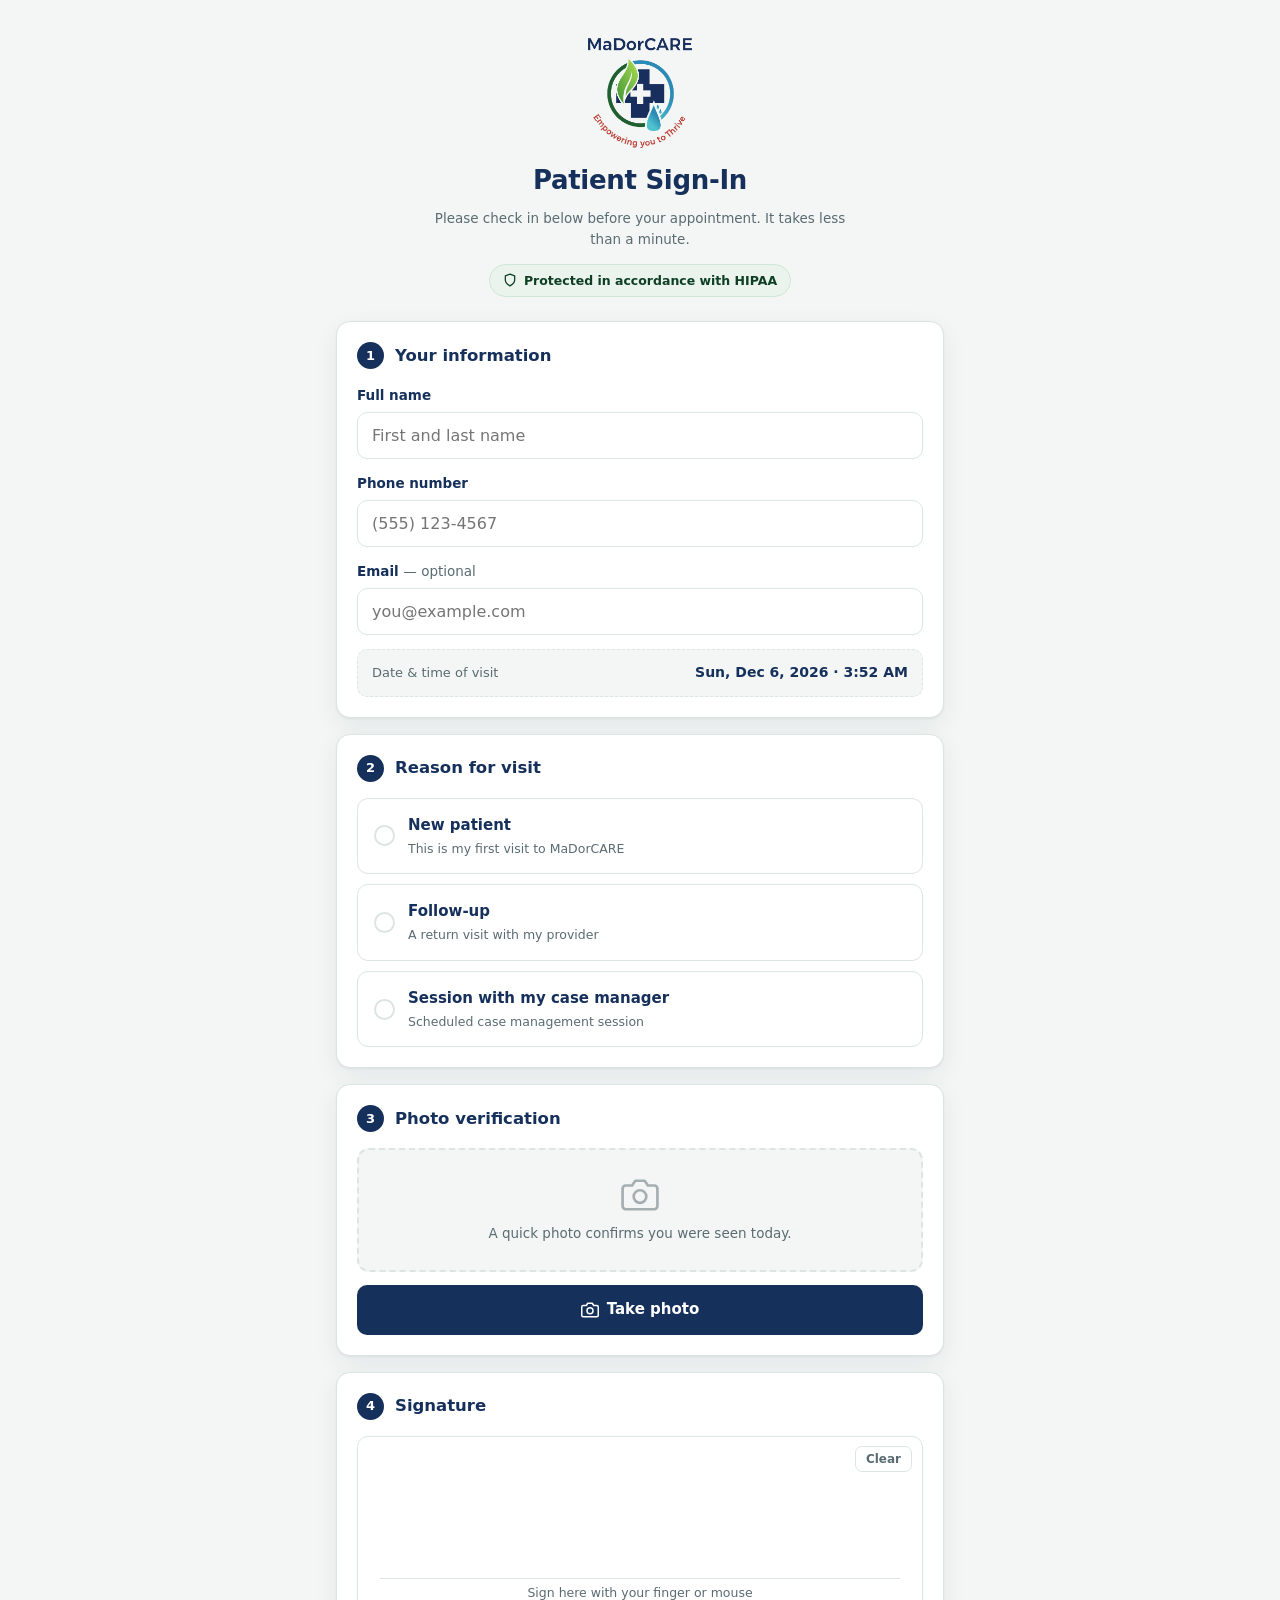
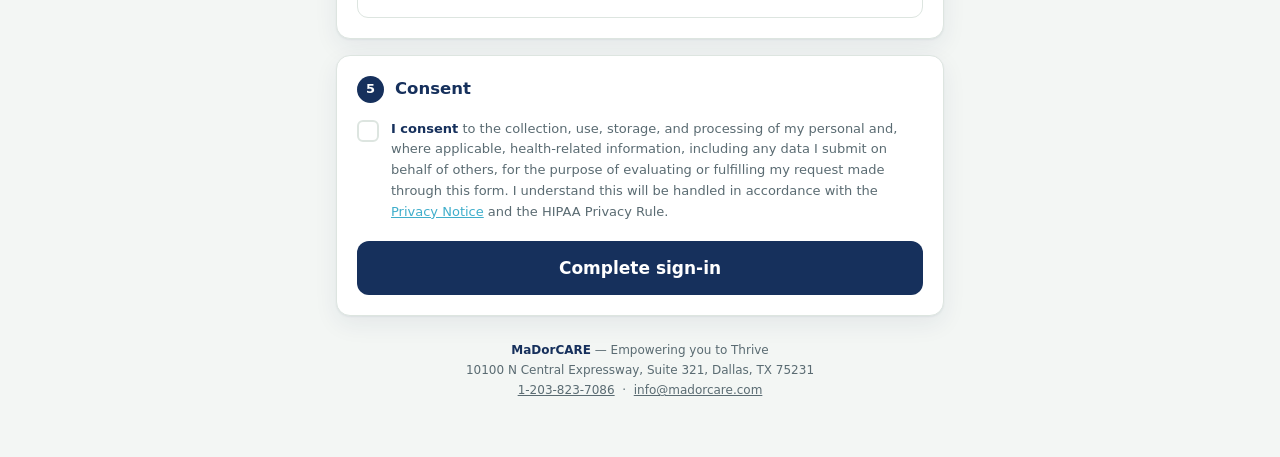
==== signin/index.html @ 0b39f00d "Add the patient sign-in: photo, signature, HIPAA consent, signed PDF" ====
<!DOCTYPE html>
<html lang="en">
<head>
<meta charset="utf-8">
<meta name="viewport" content="width=device-width, initial-scale=1, viewport-fit=cover">
<meta name="theme-color" content="#16305C">
<title>Patient Sign-In — MaDorCARE</title>
<link rel="icon" type="image/png" href="assets/madorcare-logo.png">
<style>
  :root{
    --navy:#16305C; --forest:#0E3F24; --green:#2C9B4B; --lime:#93D64F;
    --teal:#3FAECB; --brick:#BE3A2B;
    --canvas:#F3F6F4; --surface:#FFFFFF; --line:#DDE5E0; --ink:#16305C;
    --ink-soft:#5A6B72; --radius:14px;
    --shadow:0 1px 2px rgba(22,48,92,.06), 0 8px 24px rgba(22,48,92,.07);
  }
  *{box-sizing:border-box}
  html,body{margin:0;padding:0}
  body{
    background:var(--canvas); color:var(--ink);
    font:16px/1.55 "Segoe UI", system-ui, -apple-system, Roboto, Helvetica, Arial, sans-serif;
    -webkit-font-smoothing:antialiased; padding-bottom:env(safe-area-inset-bottom);
  }
  .wrap{max-width:640px;margin:0 auto;padding:20px 16px 56px}

  /* ---------- header ---------- */
  header{text-align:center;padding:18px 0 8px}
  header img{width:104px;height:auto;display:block;margin:0 auto 12px}
  h1{margin:0;font-size:26px;letter-spacing:-.3px;font-weight:700;color:var(--navy)}
  .sub{margin:8px auto 0;max-width:430px;font-size:13.5px;color:var(--ink-soft)}
  .hipaa-badge{
    display:inline-flex;align-items:center;gap:7px;margin-top:14px;
    background:#EAF4EC;color:var(--forest);border:1px solid #CFE6D6;
    padding:6px 13px;border-radius:999px;font-size:12.5px;font-weight:600;
  }
  .hipaa-badge svg{width:14px;height:14px;flex:none}

  /* ---------- cards ---------- */
  .card{
    background:var(--surface);border:1px solid var(--line);border-radius:var(--radius);
    padding:20px;margin-top:16px;box-shadow:var(--shadow);
  }
  .card-head{display:flex;align-items:center;gap:11px;margin-bottom:16px}
  .step{
    width:27px;height:27px;border-radius:50%;flex:none;
    background:var(--navy);color:#fff;font-size:13px;font-weight:700;
    display:flex;align-items:center;justify-content:center;
  }
  .card-head h2{margin:0;font-size:16.5px;font-weight:650;color:var(--navy)}

  label.field{display:block;margin-bottom:14px}
  label.field:last-child{margin-bottom:0}
  .lbl{display:block;font-size:13.5px;font-weight:600;margin-bottom:6px;color:var(--navy)}
  .opt{font-weight:400;color:var(--ink-soft)}
  input[type=text],input[type=tel],input[type=email]{
    width:100%;padding:13px 14px;border:1.5px solid var(--line);border-radius:10px;
    font-size:16px;font-family:inherit;color:var(--ink);background:#fff;
    transition:border-color .15s, box-shadow .15s;
  }
  input:focus{outline:none;border-color:var(--teal);box-shadow:0 0 0 3px rgba(63,174,203,.16)}
  input.bad{border-color:var(--brick);background:#FDF5F4}

  .visit-date{
    display:flex;justify-content:space-between;align-items:center;gap:12px;
    background:var(--canvas);border:1px dashed var(--line);border-radius:10px;
    padding:12px 14px;font-size:14px;
  }
  .visit-date span:first-child{color:var(--ink-soft);font-size:13px}
  .visit-date strong{color:var(--navy);font-weight:650;text-align:right}

  /* ---------- reason ---------- */
  .reasons{display:grid;gap:10px}
  .reason{
    position:relative;display:flex;align-items:center;gap:13px;cursor:pointer;
    border:1.5px solid var(--line);border-radius:11px;padding:15px 16px;
    background:#fff;transition:border-color .15s, background .15s;
  }
  .reason:hover{border-color:var(--teal)}
  .reason input{position:absolute;opacity:0;pointer-events:none}
  .tick{
    width:21px;height:21px;border-radius:50%;border:2px solid var(--line);flex:none;
    display:flex;align-items:center;justify-content:center;transition:all .15s;
  }
  .tick::after{content:"";width:9px;height:9px;border-radius:50%;background:#fff;transform:scale(0);transition:transform .15s}
  .reason input:checked ~ .tick{border-color:var(--green);background:var(--green)}
  .reason input:checked ~ .tick::after{transform:scale(1)}
  .reason input:checked{}
  .reason.on{border-color:var(--green);background:#F4FBF6}
  .reason .txt{font-size:15px;font-weight:600;color:var(--navy)}
  .reason .hint{display:block;font-size:12.5px;font-weight:400;color:var(--ink-soft);margin-top:2px}

  /* ---------- capture ---------- */
  .shot{text-align:center}
  .shot-frame{
    border:2px dashed var(--line);border-radius:12px;background:var(--canvas);
    padding:26px 16px;color:var(--ink-soft);font-size:13.5px;
  }
  .shot-frame svg{width:38px;height:38px;opacity:.5;display:block;margin:0 auto 9px}
  .preview{width:100%;max-width:270px;border-radius:12px;display:block;margin:0 auto;border:1px solid var(--line)}
  .btn{
    display:inline-flex;align-items:center;justify-content:center;gap:8px;
    border:none;border-radius:10px;font-family:inherit;font-size:15px;font-weight:650;
    padding:13px 18px;cursor:pointer;transition:filter .15s, background .15s;
  }
  .btn:active{filter:brightness(.94)}
  .btn-primary{background:var(--navy);color:#fff;width:100%}
  .btn-ghost{background:#fff;color:var(--navy);border:1.5px solid var(--navy);width:100%;margin-top:11px}
  .btn-lg{padding:17px 20px;font-size:17px;border-radius:12px}
  .btn:disabled{opacity:.55;cursor:not-allowed}
  .btn svg{width:18px;height:18px}

  /* ---------- signature ---------- */
  .sig-wrap{position:relative;border:1.5px solid var(--line);border-radius:11px;background:#fff;overflow:hidden}
  #sigPad{display:block;width:100%;height:180px;touch-action:none;cursor:crosshair}
  .sig-line{
    position:absolute;left:22px;right:22px;bottom:38px;border-bottom:1.5px solid var(--line);pointer-events:none;
  }
  .sig-ph{
    position:absolute;left:0;right:0;bottom:14px;text-align:center;
    font-size:12.5px;color:var(--ink-soft);pointer-events:none;transition:opacity .2s;
  }
  .sig-clear{
    position:absolute;top:9px;right:10px;background:#fff;border:1px solid var(--line);
    border-radius:7px;font-size:12px;font-weight:600;color:var(--ink-soft);
    padding:5px 10px;cursor:pointer;font-family:inherit;
  }

  /* ---------- consent ---------- */
  .consent{display:flex;gap:12px;align-items:flex-start;cursor:pointer}
  .consent input{position:absolute;opacity:0;pointer-events:none}
  .box{
    width:22px;height:22px;border:2px solid var(--line);border-radius:6px;flex:none;margin-top:1px;
    display:flex;align-items:center;justify-content:center;transition:all .15s;
  }
  .box svg{width:13px;height:13px;stroke:#fff;stroke-width:3.4;fill:none;opacity:0;transition:opacity .15s}
  .consent input:checked ~ .box{background:var(--green);border-color:var(--green)}
  .consent input:checked ~ .box svg{opacity:1}
  .consent .t{font-size:13px;line-height:1.6;color:var(--ink-soft)}
  .consent .t b{color:var(--navy);font-weight:650}
  .notice-link{color:var(--teal);text-decoration:underline;cursor:pointer;background:none;border:none;font:inherit;padding:0}

  .err{
    display:none;margin-top:13px;background:#FDF2F1;border:1px solid #F3CFCB;color:var(--brick);
    border-radius:10px;padding:11px 14px;font-size:13.5px;font-weight:600;
  }
  .err.show{display:block}

  footer{text-align:center;margin-top:24px;font-size:12px;color:var(--ink-soft);line-height:1.7}
  footer a{color:var(--ink-soft)}

  /* ---------- overlay ---------- */
  .overlay{
    position:fixed;inset:0;background:rgba(22,48,92,.55);backdrop-filter:blur(3px);
    display:none;align-items:center;justify-content:center;padding:22px;z-index:60;
  }
  .overlay.show{display:flex}
  .modal{
    background:#fff;border-radius:18px;max-width:400px;width:100%;padding:32px 26px;
    text-align:center;box-shadow:0 20px 60px rgba(0,0,0,.28);max-height:88vh;overflow-y:auto;
  }
  .ring{
    width:82px;height:82px;margin:0 auto 20px;position:relative;
  }
  .ring svg{transform:rotate(-90deg)}
  .ring .count{
    position:absolute;inset:0;display:flex;align-items:center;justify-content:center;
    font-size:25px;font-weight:700;color:var(--navy);
  }
  .modal h3{margin:0 0 9px;font-size:20px;color:var(--navy)}
  .modal p{margin:0;font-size:14px;color:var(--ink-soft);line-height:1.6}
  .checkmark{
    width:76px;height:76px;border-radius:50%;background:#EAF7EE;margin:0 auto 20px;
    display:flex;align-items:center;justify-content:center;
  }
  .checkmark svg{width:38px;height:38px;stroke:var(--green);stroke-width:3.2;fill:none}
  .ref{
    background:var(--canvas);border:1px dashed var(--line);border-radius:10px;
    padding:13px;margin:18px 0 4px;
  }
  .ref span{display:block;font-size:11.5px;color:var(--ink-soft);text-transform:uppercase;letter-spacing:.7px}
  .ref strong{display:block;font-size:19px;color:var(--navy);letter-spacing:1.4px;margin-top:3px}

  /* ---------- privacy notice ---------- */
  .notice-body{text-align:left;font-size:13px;line-height:1.65;color:var(--ink-soft)}
  .notice-body h4{color:var(--navy);font-size:14px;margin:16px 0 5px}
  .notice-body h4:first-child{margin-top:0}
  .notice-body ul{margin:6px 0;padding-left:19px}

  @media(max-width:420px){
    .wrap{padding:14px 12px 44px}
    .card{padding:17px}
    h1{font-size:23px}
  }
</style>
</head>
<body>

<div class="wrap">

  <header>
    <img src="assets/madorcare-logo.png" alt="MaDorCARE — Empowering you to Thrive">
    <h1>Patient Sign-In</h1>
    <p class="sub">Please check in below before your appointment. It takes less than a minute.</p>
    <div class="hipaa-badge">
      <svg viewBox="0 0 24 24" fill="none" stroke="currentColor" stroke-width="2.2" stroke-linecap="round" stroke-linejoin="round">
        <path d="M12 22s8-4 8-10V5l-8-3-8 3v7c0 6 8 10 8 10z"></path>
      </svg>
      Protected in accordance with HIPAA
    </div>
  </header>

  <form id="form" novalidate>

    <!-- 1. identity -->
    <section class="card">
      <div class="card-head"><div class="step">1</div><h2>Your information</h2></div>

      <label class="field">
        <span class="lbl">Full name</span>
        <input type="text" id="name" name="name" autocomplete="name" placeholder="First and last name" required>
      </label>

      <label class="field">
        <span class="lbl">Phone number</span>
        <input type="tel" id="phone" name="phone" autocomplete="tel" placeholder="(555) 123-4567" required>
      </label>

      <label class="field">
        <span class="lbl">Email <span class="opt">— optional</span></span>
        <input type="email" id="email" name="email" autocomplete="email" placeholder="you@example.com">
      </label>

      <div class="visit-date">
        <span>Date &amp; time of visit</span>
        <strong id="stamp">—</strong>
      </div>
    </section>

    <!-- 2. reason -->
    <section class="card">
      <div class="card-head"><div class="step">2</div><h2>Reason for visit</h2></div>
      <div class="reasons" id="reasons">
        <label class="reason">
          <input type="radio" name="reason" value="NEW PATIENT">
          <span class="tick"></span>
          <span class="txt">New patient<span class="hint">This is my first visit to MaDorCARE</span></span>
        </label>
        <label class="reason">
          <input type="radio" name="reason" value="FOLLOW-UP">
          <span class="tick"></span>
          <span class="txt">Follow-up<span class="hint">A return visit with my provider</span></span>
        </label>
        <label class="reason">
          <input type="radio" name="reason" value="SESSION WITH MY CASE MANAGER">
          <span class="tick"></span>
          <span class="txt">Session with my case manager<span class="hint">Scheduled case management session</span></span>
        </label>
      </div>
    </section>

    <!-- 3. photo -->
    <section class="card">
      <div class="card-head"><div class="step">3</div><h2>Photo verification</h2></div>
      <div class="shot">
        <div id="shotEmpty">
          <div class="shot-frame">
            <svg viewBox="0 0 24 24" fill="none" stroke="currentColor" stroke-width="1.7" stroke-linecap="round" stroke-linejoin="round">
              <path d="M23 19a2 2 0 0 1-2 2H3a2 2 0 0 1-2-2V8a2 2 0 0 1 2-2h4l2-3h6l2 3h4a2 2 0 0 1 2 2z"></path>
              <circle cx="12" cy="13" r="4"></circle>
            </svg>
            A quick photo confirms you were seen today.
          </div>
        </div>
        <img id="shotPreview" class="preview" alt="Your photo" style="display:none">
        <label for="shotInput" class="btn btn-primary" style="margin-top:13px" id="shotBtn">
          <svg viewBox="0 0 24 24" fill="none" stroke="currentColor" stroke-width="2" stroke-linecap="round" stroke-linejoin="round">
            <path d="M23 19a2 2 0 0 1-2 2H3a2 2 0 0 1-2-2V8a2 2 0 0 1 2-2h4l2-3h6l2 3h4a2 2 0 0 1 2 2z"></path>
            <circle cx="12" cy="13" r="4"></circle>
          </svg>
          Take photo
        </label>
        <button type="button" class="btn btn-ghost" id="shotRetake" style="display:none">Retake photo</button>
        <input type="file" id="shotInput" accept="image/*" capture="user" style="display:none">
      </div>
    </section>

    <!-- 4. signature -->
    <section class="card">
      <div class="card-head"><div class="step">4</div><h2>Signature</h2></div>
      <div class="sig-wrap">
        <canvas id="sigPad"></canvas>
        <div class="sig-line"></div>
        <div class="sig-ph" id="sigPh">Sign here with your finger or mouse</div>
        <button type="button" class="sig-clear" id="sigClear">Clear</button>
      </div>
    </section>

    <!-- 5. consent -->
    <section class="card">
      <div class="card-head"><div class="step">5</div><h2>Consent</h2></div>
      <label class="consent">
        <input type="checkbox" id="consent">
        <span class="box"><svg viewBox="0 0 24 24"><polyline points="20 6 9 17 4 12"></polyline></svg></span>
        <span class="t">
          <b>I consent</b> to the collection, use, storage, and processing of my personal and,
          where applicable, health-related information, including any data I submit on behalf of
          others, for the purpose of evaluating or fulfilling my request made through this form.
          I understand this will be handled in accordance with the
          <button type="button" class="notice-link" id="openNotice">Privacy Notice</button>
          and the HIPAA Privacy Rule.
        </span>
      </label>
      <div class="err" id="err"></div>
      <button type="submit" class="btn btn-primary btn-lg" id="submitBtn" style="margin-top:18px">
        Complete sign-in
      </button>
    </section>

  </form>

  <footer>
    <strong style="color:var(--navy)">MaDorCARE</strong> — Empowering you to Thrive<br>
    10100 N Central Expressway, Suite 321, Dallas, TX 75231<br>
    <a href="tel:12038237086">1-203-823-7086</a> &nbsp;·&nbsp;
    <a href="mailto:info@madorcare.com">info@madorcare.com</a>
  </footer>
</div>

<!-- processing -->
<div class="overlay" id="ovProcess">
  <div class="modal">
    <div class="ring">
      <svg width="82" height="82" viewBox="0 0 82 82">
        <circle cx="41" cy="41" r="36" fill="none" stroke="#DDE5E0" stroke-width="6"></circle>
        <circle id="ringArc" cx="41" cy="41" r="36" fill="none" stroke="#2C9B4B" stroke-width="6"
                stroke-linecap="round" stroke-dasharray="226.2" stroke-dashoffset="0"></circle>
      </svg>
      <div class="count" id="count">5</div>
    </div>
    <h3>Filing your sign-in</h3>
    <p id="processMsg">Preparing your signed document. Please keep this page open.</p>
  </div>
</div>

<!-- done -->
<div class="overlay" id="ovDone">
  <div class="modal">
    <div class="checkmark">
      <svg viewBox="0 0 24 24" stroke-linecap="round" stroke-linejoin="round"><polyline points="20 6 9 17 4 12"></polyline></svg>
    </div>
    <h3>You are signed in</h3>
    <p>Thank you. The front desk has been notified and your signed record is on file.</p>
    <div class="ref"><span>Reference</span><strong id="refOut">—</strong></div>
    <button type="button" class="btn btn-ghost" id="dlBtn" style="margin-top:16px">Download my copy (PDF)</button>
    <button type="button" class="btn btn-primary" id="againBtn" style="margin-top:10px">Sign in another patient</button>
  </div>
</div>

<!-- privacy notice -->
<div class="overlay" id="ovNotice">
  <div class="modal">
    <h3 style="text-align:left;margin-bottom:14px">Privacy Notice</h3>
    <div class="notice-body">
      <h4>What we collect</h4>
      <p>Your name, phone number, optional email address, the reason for your visit, the date
      and time you signed in, a photograph taken at check-in, and your electronic signature.</p>

      <h4>Why we collect it</h4>
      <p>To confirm your attendance at MaDorCARE, to maintain an accurate record of the care
      you received, and to meet documentation requirements for your treatment and billing.</p>

      <h4>How it is protected</h4>
      <p>This information is protected health information under the Health Insurance Portability
      and Accountability Act (HIPAA). It is transmitted over an encrypted connection and stored
      in access-controlled systems available only to authorised MaDorCARE staff.</p>

      <h4>Who it is shared with</h4>
      <ul>
        <li>Your MaDorCARE care team, for treatment.</li>
        <li>Payers and health plans, for payment of the services you receive.</li>
        <li>Public authorities, only where required by law.</li>
      </ul>
      <p>It is never sold and never used for advertising.</p>

      <h4>Your rights</h4>
      <p>You may ask to see the information we hold about you, ask for a correction, or ask for
      a copy of this record. Contact us at
      <a href="mailto:info@madorcare.com">info@madorcare.com</a> or 1-203-823-7086.</p>
    </div>
    <button type="button" class="btn btn-primary" id="closeNotice" style="margin-top:18px">Close</button>
  </div>
</div>

<script src="vendor/jspdf.umd.min.js"></script>
<script>
(function(){
  "use strict";

  /* ------------------------------------------------------------------
     Endpoint. Replace only this line if the webhook ever moves.
  ------------------------------------------------------------------ */
  var ENDPOINT = "https://n8n.srv1325858.hstgr.cloud/webhook/madorcare-signin";

  var COUNTDOWN = 5;           // seconds shown while the document is filed
  var $ = function(id){ return document.getElementById(id); };

  /* ---------------- date stamp ---------------- */
  var visitDate = new Date();
  function stampText(d){
    return d.toLocaleDateString("en-US",{weekday:"short",month:"short",day:"numeric",year:"numeric"})
         + " · " + d.toLocaleTimeString("en-US",{hour:"numeric",minute:"2-digit"});
  }
  function tickStamp(){ visitDate = new Date(); $("stamp").textContent = stampText(visitDate); }
  tickStamp(); setInterval(tickStamp, 30000);

  /* ---------------- reason ---------------- */
  $("reasons").addEventListener("change", function(){
    var labels = $("reasons").querySelectorAll(".reason");
    for (var i=0;i<labels.length;i++){
      labels[i].classList.toggle("on", labels[i].querySelector("input").checked);
    }
  });

  /* ---------------- photo ---------------- */
  var photoData = "";
  $("shotInput").addEventListener("change", function(ev){
    var file = ev.target.files && ev.target.files[0];
    if (!file) return;
    var reader = new FileReader();
    reader.onload = function(e){
      shrink(e.target.result, 900, 0.78, function(small){
        photoData = small;
        $("shotPreview").src = small;
        $("shotPreview").style.display = "block";
        $("shotEmpty").style.display = "none";
        $("shotBtn").style.display = "none";
        $("shotRetake").style.display = "inline-flex";
        clearErr();
      });
    };
    reader.readAsDataURL(file);
  });
  $("shotRetake").addEventListener("click", function(){
    photoData = "";
    $("shotInput").value = "";
    $("shotPreview").style.display = "none";
    $("shotEmpty").style.display = "block";
    $("shotBtn").style.display = "inline-flex";
    $("shotRetake").style.display = "none";
  });

  /* Downscale so a 12 MP phone photo does not become a 6 MB payload. */
  function shrink(dataUrl, maxSide, quality, done){
    var img = new Image();
    img.onload = function(){
      var w = img.width, h = img.height, s = Math.min(1, maxSide/Math.max(w,h));
      var c = document.createElement("canvas");
      c.width = Math.round(w*s); c.height = Math.round(h*s);
      c.getContext("2d").drawImage(img, 0, 0, c.width, c.height);
      done(c.toDataURL("image/jpeg", quality));
    };
    img.onerror = function(){ done(dataUrl); };
    img.src = dataUrl;
  }

  /* ---------------- signature ---------------- */
  var pad = $("sigPad"), ctx = pad.getContext("2d");
  var drawing = false, signed = false, last = null;

  function sizePad(){
    var keep = signed ? pad.toDataURL("image/png") : null;
    var ratio = window.devicePixelRatio || 1;
    var rect = pad.getBoundingClientRect();
    pad.width  = Math.round(rect.width  * ratio);
    pad.height = Math.round(rect.height * ratio);
    ctx.setTransform(ratio,0,0,ratio,0,0);
    ctx.lineWidth = 2.2; ctx.lineCap = "round"; ctx.lineJoin = "round";
    ctx.strokeStyle = "#16305C";
    if (keep){
      var img = new Image();
      img.onload = function(){ ctx.drawImage(img,0,0,rect.width,rect.height); };
      img.src = keep;
    }
  }
  window.addEventListener("resize", sizePad);
  sizePad();

  function point(e){
    var r = pad.getBoundingClientRect();
    var t = (e.touches && e.touches[0]) ? e.touches[0] : e;
    return { x: t.clientX - r.left, y: t.clientY - r.top };
  }
  function start(e){
    e.preventDefault(); drawing = true; last = point(e);
    if (!signed){ signed = true; $("sigPh").style.opacity = "0"; clearErr(); }
  }
  function move(e){
    if (!drawing) return;
    e.preventDefault();
    var p = point(e);
    ctx.beginPath(); ctx.moveTo(last.x,last.y); ctx.lineTo(p.x,p.y); ctx.stroke();
    last = p;
  }
  function stop(){ drawing = false; }

  pad.addEventListener("mousedown", start);
  pad.addEventListener("mousemove", move);
  window.addEventListener("mouseup", stop);
  pad.addEventListener("touchstart", start, {passive:false});
  pad.addEventListener("touchmove",  move,  {passive:false});
  pad.addEventListener("touchend",   stop);

  $("sigClear").addEventListener("click", function(){
    ctx.clearRect(0,0,pad.width,pad.height);
    signed = false; $("sigPh").style.opacity = "1";
  });

  /* ---------------- privacy notice ---------------- */
  $("openNotice").addEventListener("click", function(e){
    e.preventDefault(); $("ovNotice").classList.add("show");
  });
  $("closeNotice").addEventListener("click", function(){ $("ovNotice").classList.remove("show"); });

  /* ---------------- errors ---------------- */
  function showErr(msg, focusId){
    var box = $("err");
    box.textContent = msg; box.classList.add("show");
    if (focusId){ $(focusId).classList.add("bad"); $(focusId).focus(); }
    box.scrollIntoView({behavior:"smooth", block:"center"});
  }
  function clearErr(){
    $("err").classList.remove("show");
    var bad = document.querySelectorAll("input.bad");
    for (var i=0;i<bad.length;i++) bad[i].classList.remove("bad");
  }
  ["name","phone","email"].forEach(function(id){
    $(id).addEventListener("input", clearErr);
  });

  /* ---------------- reference ---------------- */
  function reference(d){
    var p = function(n){ return (n<10?"0":"") + n; };
    var rand = Math.floor(Math.random()*9000 + 1000);
    return "MDC-" + d.getFullYear() + p(d.getMonth()+1) + p(d.getDate()) + "-" + rand;
  }

  /* ---------------- PDF ---------------- */
  /* Built here rather than server-side: the patient gets an identical copy,
     and the clinic's file is the very document that was shown on screen. */
  function buildPdf(data){
    var jsPDF = window.jspdf.jsPDF;
    var doc = new jsPDF({unit:"pt", format:"letter"});
    var W = doc.internal.pageSize.getWidth();
    var M = 56, y = 52;

    // logo
    try { doc.addImage(logoData, "PNG", M, y, 62, 65); } catch(e){}

    doc.setTextColor(22,48,92);
    doc.setFont("helvetica","bold"); doc.setFontSize(21);
    doc.text("Patient Sign-In Record", M + 78, y + 26);
    doc.setFont("helvetica","normal"); doc.setFontSize(10.5);
    doc.setTextColor(90,107,114);
    doc.text("MaDorCARE - Empowering you to Thrive", M + 78, y + 44);
    doc.text("10100 N Central Expressway, Suite 321, Dallas, TX 75231", M + 78, y + 58);

    y += 88;
    doc.setDrawColor(221,229,224); doc.setLineWidth(1);
    doc.line(M, y, W - M, y);
    y += 26;

    function row(label, value){
      doc.setFont("helvetica","bold"); doc.setFontSize(9.5); doc.setTextColor(90,107,114);
      doc.text(label.toUpperCase(), M, y);
      doc.setFont("helvetica","normal"); doc.setFontSize(13); doc.setTextColor(22,48,92);
      doc.text(String(value || "—"), M, y + 17);
      y += 40;
    }
    row("Patient name", data.name);
    row("Phone", data.phone);
    if (data.email) row("Email", data.email);
    row("Reason for visit", data.reason);
    row("Date and time of visit", data.stamp);
    row("Reference", data.reference);

    // photo + signature side by side
    var colY = y + 4;
    doc.setFont("helvetica","bold"); doc.setFontSize(9.5); doc.setTextColor(90,107,114);
    doc.text("PHOTO TAKEN AT CHECK-IN", M, colY);
    doc.text("PATIENT SIGNATURE", M + 250, colY);
    try { if (data.photo)     doc.addImage(data.photo, "JPEG", M, colY + 10, 150, 150); } catch(e){}
    try { if (data.signature) doc.addImage(data.signature, "PNG", M + 250, colY + 40, 210, 82); } catch(e){}
    doc.setDrawColor(221,229,224);
    doc.line(M + 250, colY + 130, M + 460, colY + 130);

    y = colY + 178;
    doc.setFont("helvetica","normal"); doc.setFontSize(8.4); doc.setTextColor(90,107,114);
    var consent =
      "The patient consented to the collection, use, storage, and processing of their personal and, where " +
      "applicable, health-related information for the purpose of fulfilling their request made through this " +
      "form, handled in accordance with the MaDorCARE Privacy Notice and the HIPAA Privacy Rule. " +
      "Signed electronically on " + data.stamp + ".";
    doc.text(doc.splitTextToSize(consent, W - M*2), M, y);

    doc.setFontSize(7.8); doc.setTextColor(150,160,165);
    doc.text("Confidential - protected health information under HIPAA.",
             M, doc.internal.pageSize.getHeight() - 40);
    return doc;
  }

  /* logo as data URL, so the PDF works offline too */
  var logoData = "";
  (function(){
    var img = new Image();
    img.crossOrigin = "anonymous";
    img.onload = function(){
      var c = document.createElement("canvas");
      c.width = img.width; c.height = img.height;
      c.getContext("2d").drawImage(img,0,0);
      try { logoData = c.toDataURL("image/png"); } catch(e){ logoData = ""; }
    };
    img.src = "assets/madorcare-logo.png";
  })();

  /* ---------------- countdown ---------------- */
  function runCountdown(seconds, onTick){
    var arc = $("ringArc"), total = 226.2, left = seconds;
    $("count").textContent = left;
    arc.style.strokeDashoffset = "0";
    var iv = setInterval(function(){
      left--;
      $("count").textContent = left > 0 ? left : 0;
      arc.style.transition = "stroke-dashoffset .9s linear";
      arc.style.strokeDashoffset = String(total * (1 - left/seconds));
      if (onTick) onTick(left);
      if (left <= 0) clearInterval(iv);
    }, 1000);
    return function(){ clearInterval(iv); };
  }

  /* ---------------- submit ---------------- */
  var lastDoc = null, lastRef = "";

  $("form").addEventListener("submit", function(ev){
    ev.preventDefault();
    clearErr();

    var name  = $("name").value.trim();
    var phone = $("phone").value.trim();
    var email = $("email").value.trim();
    var picked = document.querySelector('input[name="reason"]:checked');

    if (name.length < 2)                       return showErr("Please enter your full name.", "name");
    if (phone.replace(/\D/g,"").length < 7)    return showErr("Please enter a phone number we can reach you on.", "phone");
    if (email && !/^[^@\s]+@[^@\s]+\.[^@\s]+$/.test(email))
                                               return showErr("That email address does not look right.", "email");
    if (!picked)                               return showErr("Please tell us the reason for your visit.");
    if (!photoData)                            return showErr("Please take a photo to confirm your visit.");
    if (!signed)                               return showErr("Please sign in the box above.");
    if (!$("consent").checked)                 return showErr("Please give your consent to continue.");

    var now = new Date();
    // Local date, not UTC: after midnight the two disagree and the sheet would
    // show yesterday's date against this morning's time.
    var pad2 = function(n){ return (n<10?"0":"") + n; };
    var localDate = now.getFullYear() + "-" + pad2(now.getMonth()+1) + "-" + pad2(now.getDate());
    var localTime = pad2(now.getHours()) + ":" + pad2(now.getMinutes());

    var data = {
      name: name,
      phone: phone,
      email: email,
      reason: picked.value,
      stamp: stampText(now),
      date: localDate,
      time: localTime,
      // Local and readable, to match Date and Time in the sheet rather than
      // sitting a few hours off them in UTC.
      submittedAt: localDate + " " + localTime + ":" + pad2(now.getSeconds()),
      reference: reference(now),
      photo: photoData,
      signature: pad.toDataURL("image/png"),
      consent: true,
      privacyNoticeVersion: "2026-08"
    };

    $("submitBtn").disabled = true;
    $("ovProcess").classList.add("show");
    $("processMsg").textContent = "Preparing your signed document. Please keep this page open.";
    runCountdown(COUNTDOWN);

    // Build the PDF, then send everything in one call.
    var doc, pdfB64 = "";
    try {
      doc = buildPdf(data);
      lastDoc = doc;
      pdfB64 = doc.output("datauristring").split(",")[1];
    } catch(e){
      lastDoc = null;   // the sign-in still goes through without the PDF
    }
    lastRef = data.reference;

    var payload = {
      name: data.name, phone: data.phone, email: data.email,
      reason: data.reason, stamp: data.stamp, date: data.date, time: data.time,
      submittedAt: data.submittedAt, reference: data.reference,
      consent: true, privacyNoticeVersion: data.privacyNoticeVersion,
      photo: data.photo, signature: data.signature,
      pdf: pdfB64,
      pdfName: data.reference + " - " + data.name + ".pdf"
    };

    var started = Date.now();
    fetch(ENDPOINT, {
      method: "POST",
      headers: {"Content-Type":"application/json"},
      body: JSON.stringify(payload)
    })
    .then(function(res){
      if (!res.ok) throw new Error("HTTP " + res.status);
      return res.text();
    })
    .then(function(){
      finish(started, true);
    })
    .catch(function(){
      // Keep the record locally so the front desk can retry rather than lose it.
      try {
        var q = JSON.parse(localStorage.getItem("mdc_pending") || "[]");
        q.push(payload); localStorage.setItem("mdc_pending", JSON.stringify(q));
      } catch(e){}
      finish(started, false);
    });
  });

  /* Always let the countdown play out, so the screen never flickers past. */
  function finish(started, ok){
    var elapsed = Date.now() - started;
    var wait = Math.max(0, COUNTDOWN*1000 - elapsed);
    setTimeout(function(){
      $("ovProcess").classList.remove("show");
      $("submitBtn").disabled = false;
      $("refOut").textContent = lastRef;
      if (!ok){
        $("ovDone").querySelector("h3").textContent = "Signed in, syncing shortly";
        $("ovDone").querySelector("p").textContent =
          "You are checked in. The connection dropped while filing, so please show this " +
          "reference to the front desk.";
      }
      $("dlBtn").style.display = lastDoc ? "inline-flex" : "none";
      $("ovDone").classList.add("show");
    }, wait);
  }

  $("dlBtn").addEventListener("click", function(){
    if (lastDoc) lastDoc.save(lastRef + ".pdf");
  });

  $("againBtn").addEventListener("click", function(){ location.reload(); });

  /* Retry anything the network ate, next time the page is opened online. */
  (function retryPending(){
    var q;
    try { q = JSON.parse(localStorage.getItem("mdc_pending") || "[]"); } catch(e){ return; }
    if (!q.length || !navigator.onLine) return;
    var rest = [];
    var done = 0;
    q.forEach(function(item){
      fetch(ENDPOINT, {method:"POST", headers:{"Content-Type":"application/json"}, body:JSON.stringify(item)})
        .then(function(r){ if(!r.ok) rest.push(item); })
        .catch(function(){ rest.push(item); })
        .then(function(){
          if (++done === q.length) localStorage.setItem("mdc_pending", JSON.stringify(rest));
        });
    });
  })();

})();
</script>
</body>
</html>
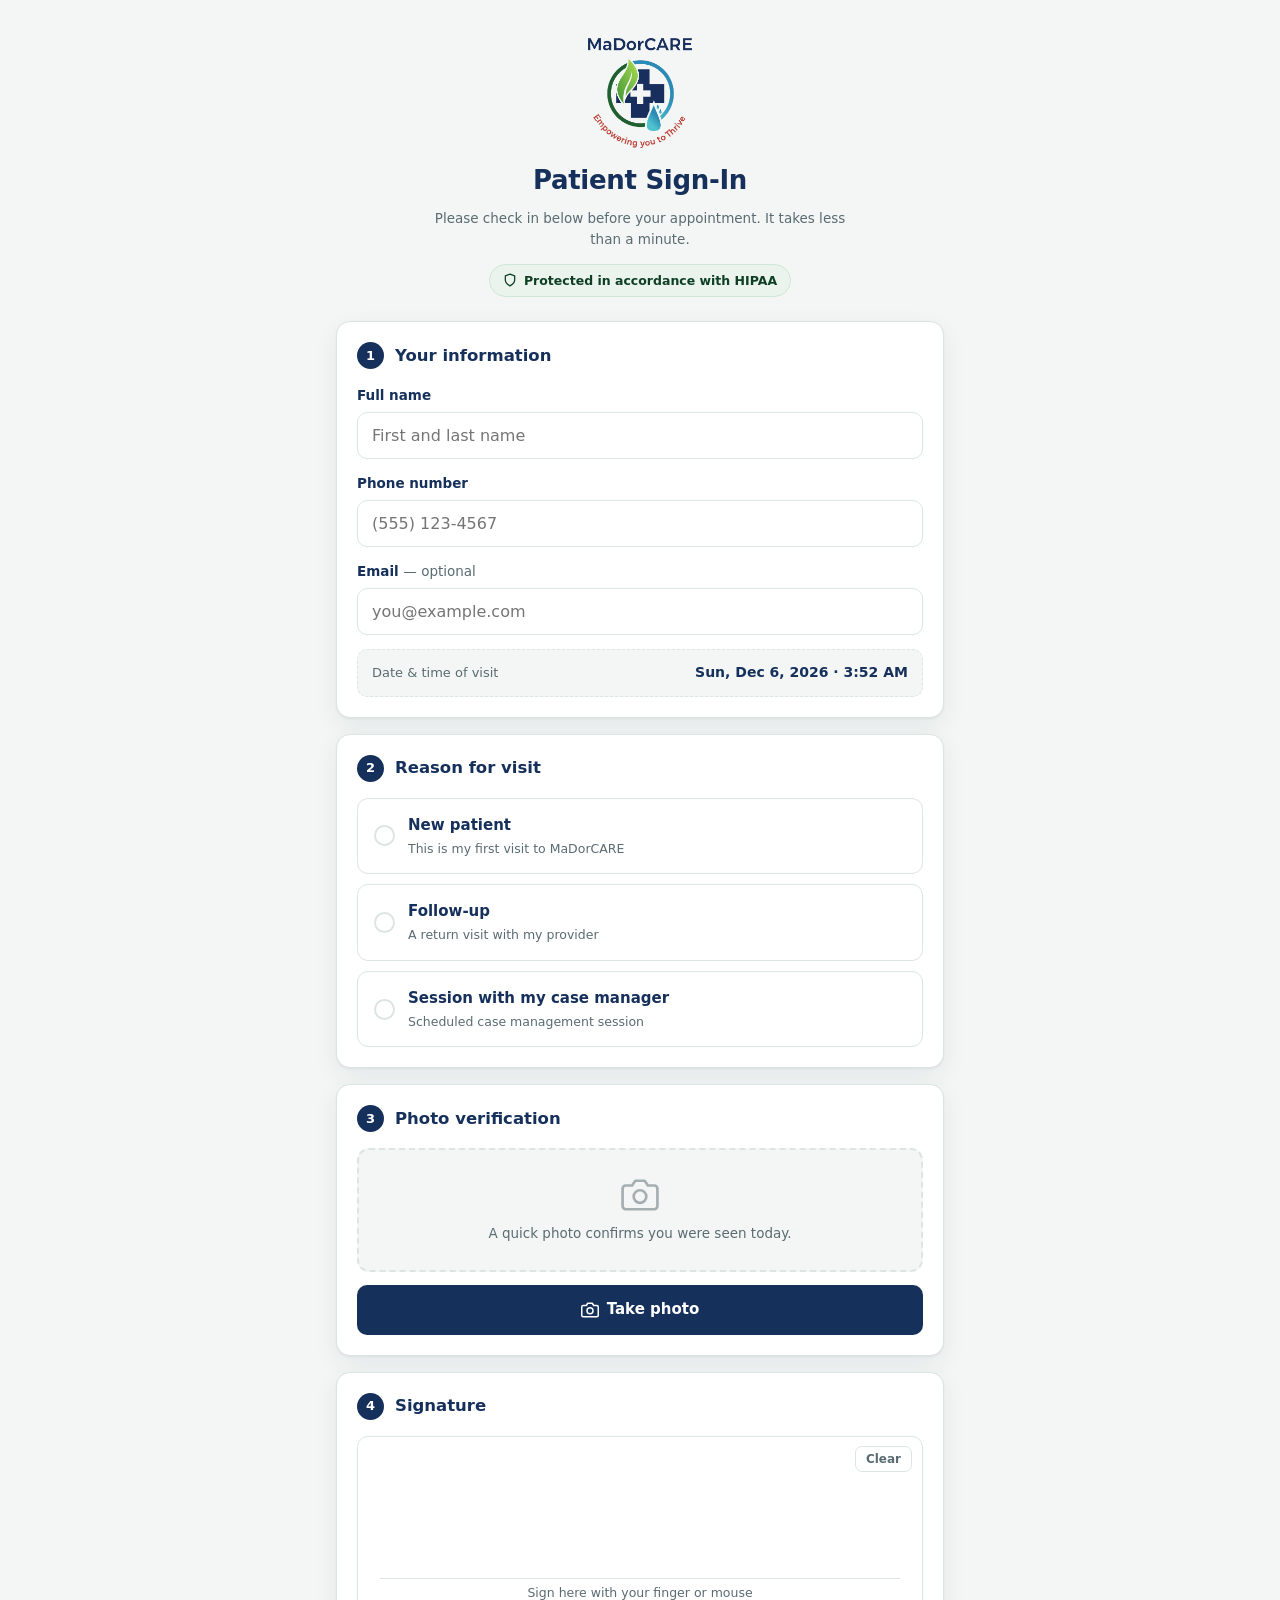
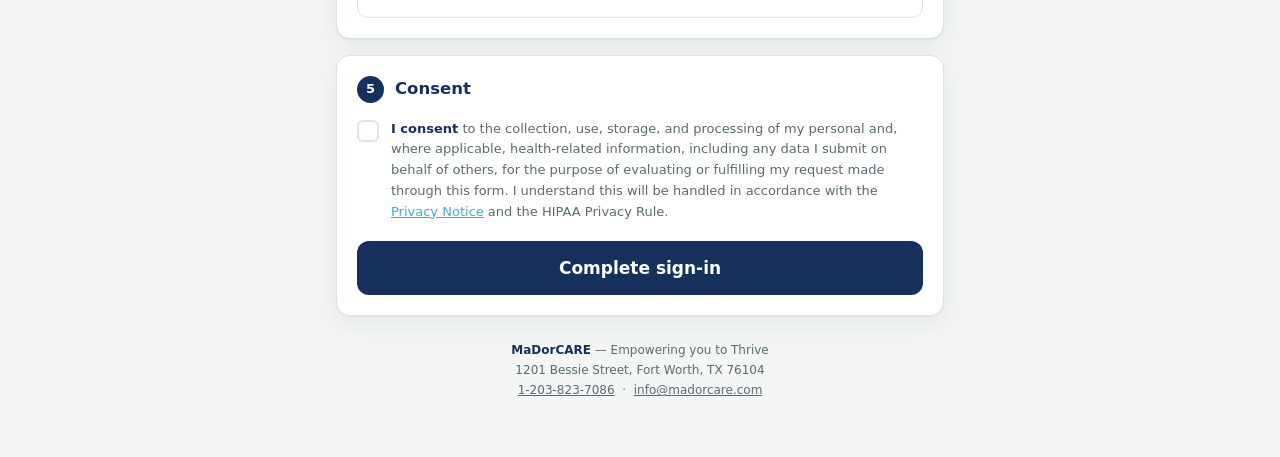
==== commit 3723c152: "Use the Fort Worth address Simplice confirmed" ====
--- a/signin/index.html
+++ b/signin/index.html
@@ -320,7 +320,7 @@
 
   <footer>
     <strong style="color:var(--navy)">MaDorCARE</strong> — Empowering you to Thrive<br>
-    10100 N Central Expressway, Suite 321, Dallas, TX 75231<br>
+    1201 Bessie Street, Fort Worth, TX 76104<br>
     <a href="tel:12038237086">1-203-823-7086</a> &nbsp;·&nbsp;
     <a href="mailto:info@madorcare.com">info@madorcare.com</a>
   </footer>
@@ -562,7 +562,7 @@
     doc.setFont("helvetica","normal"); doc.setFontSize(10.5);
     doc.setTextColor(90,107,114);
     doc.text("MaDorCARE - Empowering you to Thrive", M + 78, y + 44);
-    doc.text("10100 N Central Expressway, Suite 321, Dallas, TX 75231", M + 78, y + 58);
+    doc.text("1201 Bessie Street, Fort Worth, TX 76104", M + 78, y + 58);
 
     y += 88;
     doc.setDrawColor(221,229,224); doc.setLineWidth(1);
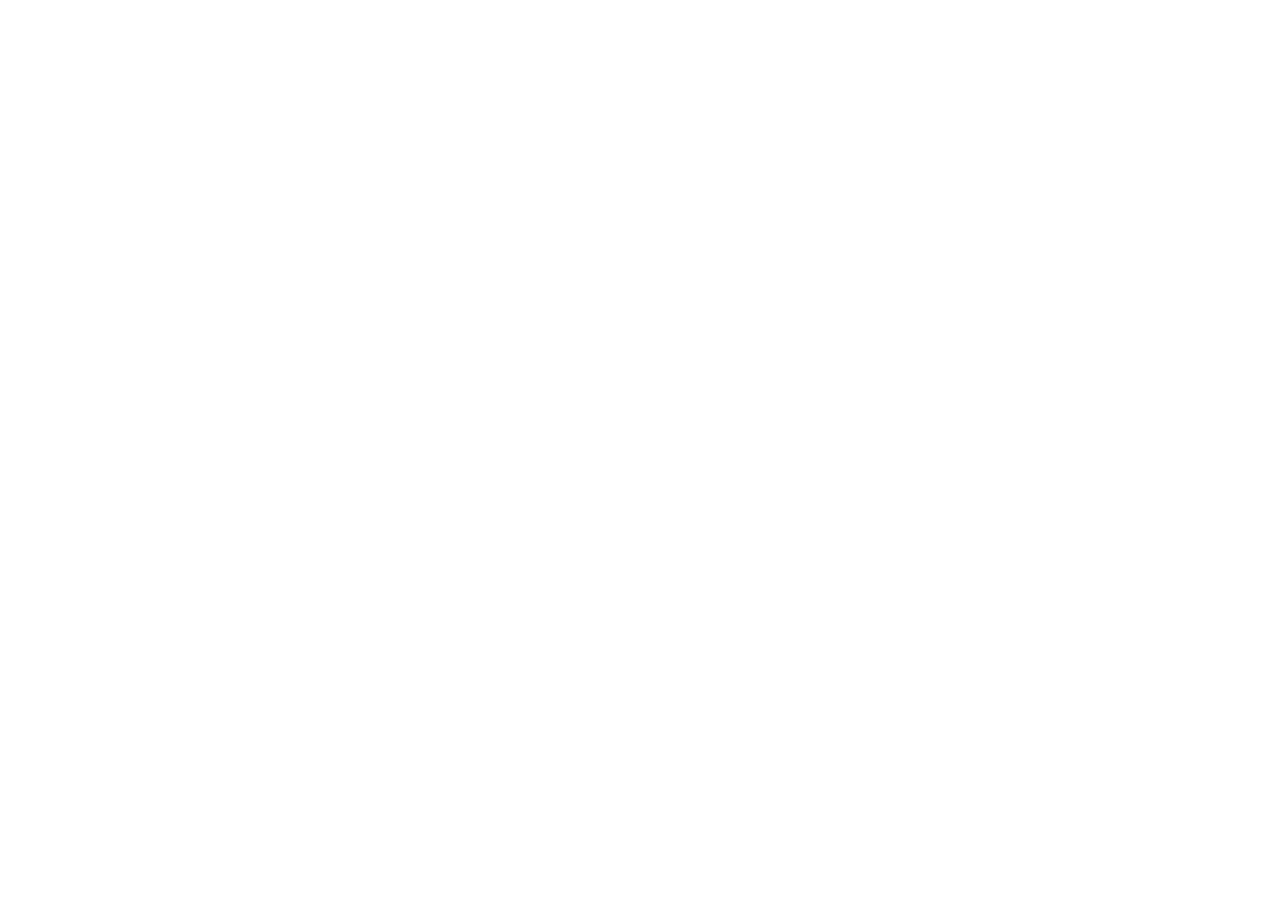
==== commit bb4c9d32: "Redirection vers madorcare-signin.yanforms.com ; l'ancien formulaire n'est plus servi" ====
--- a/signin/index.html
+++ b/signin/index.html
@@ -1,781 +1,93 @@
-<!DOCTYPE html>
-<html lang="en">
-<head>
-<meta charset="utf-8">
-<meta name="viewport" content="width=device-width, initial-scale=1, viewport-fit=cover">
-<meta name="theme-color" content="#16305C">
-<title>Patient Sign-In — MaDorCARE</title>
-<link rel="icon" type="image/png" href="assets/madorcare-logo.png">
-<style>
-  :root{
-    --navy:#16305C; --forest:#0E3F24; --green:#2C9B4B; --lime:#93D64F;
-    --teal:#3FAECB; --brick:#BE3A2B;
-    --canvas:#F3F6F4; --surface:#FFFFFF; --line:#DDE5E0; --ink:#16305C;
-    --ink-soft:#5A6B72; --radius:14px;
-    --shadow:0 1px 2px rgba(22,48,92,.06), 0 8px 24px rgba(22,48,92,.07);
-  }
-  *{box-sizing:border-box}
-  html,body{margin:0;padding:0}
-  body{
-    background:var(--canvas); color:var(--ink);
-    font:16px/1.55 "Segoe UI", system-ui, -apple-system, Roboto, Helvetica, Arial, sans-serif;
-    -webkit-font-smoothing:antialiased; padding-bottom:env(safe-area-inset-bottom);
-  }
-  .wrap{max-width:640px;margin:0 auto;padding:20px 16px 56px}
-
-  /* ---------- header ---------- */
-  header{text-align:center;padding:18px 0 8px}
-  header img{width:104px;height:auto;display:block;margin:0 auto 12px}
-  h1{margin:0;font-size:26px;letter-spacing:-.3px;font-weight:700;color:var(--navy)}
-  .sub{margin:8px auto 0;max-width:430px;font-size:13.5px;color:var(--ink-soft)}
-  .hipaa-badge{
-    display:inline-flex;align-items:center;gap:7px;margin-top:14px;
-    background:#EAF4EC;color:var(--forest);border:1px solid #CFE6D6;
-    padding:6px 13px;border-radius:999px;font-size:12.5px;font-weight:600;
-  }
-  .hipaa-badge svg{width:14px;height:14px;flex:none}
-
-  /* ---------- cards ---------- */
-  .card{
-    background:var(--surface);border:1px solid var(--line);border-radius:var(--radius);
-    padding:20px;margin-top:16px;box-shadow:var(--shadow);
-  }
-  .card-head{display:flex;align-items:center;gap:11px;margin-bottom:16px}
-  .step{
-    width:27px;height:27px;border-radius:50%;flex:none;
-    background:var(--navy);color:#fff;font-size:13px;font-weight:700;
-    display:flex;align-items:center;justify-content:center;
-  }
-  .card-head h2{margin:0;font-size:16.5px;font-weight:650;color:var(--navy)}
-
-  label.field{display:block;margin-bottom:14px}
-  label.field:last-child{margin-bottom:0}
-  .lbl{display:block;font-size:13.5px;font-weight:600;margin-bottom:6px;color:var(--navy)}
-  .opt{font-weight:400;color:var(--ink-soft)}
-  input[type=text],input[type=tel],input[type=email]{
-    width:100%;padding:13px 14px;border:1.5px solid var(--line);border-radius:10px;
-    font-size:16px;font-family:inherit;color:var(--ink);background:#fff;
-    transition:border-color .15s, box-shadow .15s;
-  }
-  input:focus{outline:none;border-color:var(--teal);box-shadow:0 0 0 3px rgba(63,174,203,.16)}
-  input.bad{border-color:var(--brick);background:#FDF5F4}
-
-  .visit-date{
-    display:flex;justify-content:space-between;align-items:center;gap:12px;
-    background:var(--canvas);border:1px dashed var(--line);border-radius:10px;
-    padding:12px 14px;font-size:14px;
-  }
-  .visit-date span:first-child{color:var(--ink-soft);font-size:13px}
-  .visit-date strong{color:var(--navy);font-weight:650;text-align:right}
-
-  /* ---------- reason ---------- */
-  .reasons{display:grid;gap:10px}
-  .reason{
-    position:relative;display:flex;align-items:center;gap:13px;cursor:pointer;
-    border:1.5px solid var(--line);border-radius:11px;padding:15px 16px;
-    background:#fff;transition:border-color .15s, background .15s;
-  }
-  .reason:hover{border-color:var(--teal)}
-  .reason input{position:absolute;opacity:0;pointer-events:none}
-  .tick{
-    width:21px;height:21px;border-radius:50%;border:2px solid var(--line);flex:none;
-    display:flex;align-items:center;justify-content:center;transition:all .15s;
-  }
-  .tick::after{content:"";width:9px;height:9px;border-radius:50%;background:#fff;transform:scale(0);transition:transform .15s}
-  .reason input:checked ~ .tick{border-color:var(--green);background:var(--green)}
-  .reason input:checked ~ .tick::after{transform:scale(1)}
-  .reason input:checked{}
-  .reason.on{border-color:var(--green);background:#F4FBF6}
-  .reason .txt{font-size:15px;font-weight:600;color:var(--navy)}
-  .reason .hint{display:block;font-size:12.5px;font-weight:400;color:var(--ink-soft);margin-top:2px}
-
-  /* ---------- capture ---------- */
-  .shot{text-align:center}
-  .shot-frame{
-    border:2px dashed var(--line);border-radius:12px;background:var(--canvas);
-    padding:26px 16px;color:var(--ink-soft);font-size:13.5px;
-  }
-  .shot-frame svg{width:38px;height:38px;opacity:.5;display:block;margin:0 auto 9px}
-  .preview{width:100%;max-width:270px;border-radius:12px;display:block;margin:0 auto;border:1px solid var(--line)}
-  .btn{
-    display:inline-flex;align-items:center;justify-content:center;gap:8px;
-    border:none;border-radius:10px;font-family:inherit;font-size:15px;font-weight:650;
-    padding:13px 18px;cursor:pointer;transition:filter .15s, background .15s;
-  }
-  .btn:active{filter:brightness(.94)}
-  .btn-primary{background:var(--navy);color:#fff;width:100%}
-  .btn-ghost{background:#fff;color:var(--navy);border:1.5px solid var(--navy);width:100%;margin-top:11px}
-  .btn-lg{padding:17px 20px;font-size:17px;border-radius:12px}
-  .btn:disabled{opacity:.55;cursor:not-allowed}
-  .btn svg{width:18px;height:18px}
-
-  /* ---------- signature ---------- */
-  .sig-wrap{position:relative;border:1.5px solid var(--line);border-radius:11px;background:#fff;overflow:hidden}
-  #sigPad{display:block;width:100%;height:180px;touch-action:none;cursor:crosshair}
-  .sig-line{
-    position:absolute;left:22px;right:22px;bottom:38px;border-bottom:1.5px solid var(--line);pointer-events:none;
-  }
-  .sig-ph{
-    position:absolute;left:0;right:0;bottom:14px;text-align:center;
-    font-size:12.5px;color:var(--ink-soft);pointer-events:none;transition:opacity .2s;
-  }
-  .sig-clear{
-    position:absolute;top:9px;right:10px;background:#fff;border:1px solid var(--line);
-    border-radius:7px;font-size:12px;font-weight:600;color:var(--ink-soft);
-    padding:5px 10px;cursor:pointer;font-family:inherit;
-  }
-
-  /* ---------- consent ---------- */
-  .consent{display:flex;gap:12px;align-items:flex-start;cursor:pointer}
-  .consent input{position:absolute;opacity:0;pointer-events:none}
-  .box{
-    width:22px;height:22px;border:2px solid var(--line);border-radius:6px;flex:none;margin-top:1px;
-    display:flex;align-items:center;justify-content:center;transition:all .15s;
-  }
-  .box svg{width:13px;height:13px;stroke:#fff;stroke-width:3.4;fill:none;opacity:0;transition:opacity .15s}
-  .consent input:checked ~ .box{background:var(--green);border-color:var(--green)}
-  .consent input:checked ~ .box svg{opacity:1}
-  .consent .t{font-size:13px;line-height:1.6;color:var(--ink-soft)}
-  .consent .t b{color:var(--navy);font-weight:650}
-  .notice-link{color:var(--teal);text-decoration:underline;cursor:pointer;background:none;border:none;font:inherit;padding:0}
-
-  .err{
-    display:none;margin-top:13px;background:#FDF2F1;border:1px solid #F3CFCB;color:var(--brick);
-    border-radius:10px;padding:11px 14px;font-size:13.5px;font-weight:600;
-  }
-  .err.show{display:block}
-
-  footer{text-align:center;margin-top:24px;font-size:12px;color:var(--ink-soft);line-height:1.7}
-  footer a{color:var(--ink-soft)}
-
-  /* ---------- overlay ---------- */
-  .overlay{
-    position:fixed;inset:0;background:rgba(22,48,92,.55);backdrop-filter:blur(3px);
-    display:none;align-items:center;justify-content:center;padding:22px;z-index:60;
-  }
-  .overlay.show{display:flex}
-  .modal{
-    background:#fff;border-radius:18px;max-width:400px;width:100%;padding:32px 26px;
-    text-align:center;box-shadow:0 20px 60px rgba(0,0,0,.28);max-height:88vh;overflow-y:auto;
-  }
-  .ring{
-    width:82px;height:82px;margin:0 auto 20px;position:relative;
-  }
-  .ring svg{transform:rotate(-90deg)}
-  .ring .count{
-    position:absolute;inset:0;display:flex;align-items:center;justify-content:center;
-    font-size:25px;font-weight:700;color:var(--navy);
-  }
-  .modal h3{margin:0 0 9px;font-size:20px;color:var(--navy)}
-  .modal p{margin:0;font-size:14px;color:var(--ink-soft);line-height:1.6}
-  .checkmark{
-    width:76px;height:76px;border-radius:50%;background:#EAF7EE;margin:0 auto 20px;
-    display:flex;align-items:center;justify-content:center;
-  }
-  .checkmark svg{width:38px;height:38px;stroke:var(--green);stroke-width:3.2;fill:none}
-  .ref{
-    background:var(--canvas);border:1px dashed var(--line);border-radius:10px;
-    padding:13px;margin:18px 0 4px;
-  }
-  .ref span{display:block;font-size:11.5px;color:var(--ink-soft);text-transform:uppercase;letter-spacing:.7px}
-  .ref strong{display:block;font-size:19px;color:var(--navy);letter-spacing:1.4px;margin-top:3px}
-
-  /* ---------- privacy notice ---------- */
-  .notice-body{text-align:left;font-size:13px;line-height:1.65;color:var(--ink-soft)}
-  .notice-body h4{color:var(--navy);font-size:14px;margin:16px 0 5px}
-  .notice-body h4:first-child{margin-top:0}
-  .notice-body ul{margin:6px 0;padding-left:19px}
-
-  @media(max-width:420px){
-    .wrap{padding:14px 12px 44px}
-    .card{padding:17px}
-    h1{font-size:23px}
-  }
-</style>
-</head>
-<body>
-
-<div class="wrap">
-
-  <header>
-    <img src="assets/madorcare-logo.png" alt="MaDorCARE — Empowering you to Thrive">
-    <h1>Patient Sign-In</h1>
-    <p class="sub">Please check in below before your appointment. It takes less than a minute.</p>
-    <div class="hipaa-badge">
-      <svg viewBox="0 0 24 24" fill="none" stroke="currentColor" stroke-width="2.2" stroke-linecap="round" stroke-linejoin="round">
-        <path d="M12 22s8-4 8-10V5l-8-3-8 3v7c0 6 8 10 8 10z"></path>
-      </svg>
-      Protected in accordance with HIPAA
-    </div>
-  </header>
-
-  <form id="form" novalidate>
-
-    <!-- 1. identity -->
-    <section class="card">
-      <div class="card-head"><div class="step">1</div><h2>Your information</h2></div>
-
-      <label class="field">
-        <span class="lbl">Full name</span>
-        <input type="text" id="name" name="name" autocomplete="name" placeholder="First and last name" required>
-      </label>
-
-      <label class="field">
-        <span class="lbl">Phone number</span>
-        <input type="tel" id="phone" name="phone" autocomplete="tel" placeholder="(555) 123-4567" required>
-      </label>
-
-      <label class="field">
-        <span class="lbl">Email <span class="opt">— optional</span></span>
-        <input type="email" id="email" name="email" autocomplete="email" placeholder="you@example.com">
-      </label>
-
-      <div class="visit-date">
-        <span>Date &amp; time of visit</span>
-        <strong id="stamp">—</strong>
-      </div>
-    </section>
-
-    <!-- 2. reason -->
-    <section class="card">
-      <div class="card-head"><div class="step">2</div><h2>Reason for visit</h2></div>
-      <div class="reasons" id="reasons">
-        <label class="reason">
-          <input type="radio" name="reason" value="NEW PATIENT">
-          <span class="tick"></span>
-          <span class="txt">New patient<span class="hint">This is my first visit to MaDorCARE</span></span>
-        </label>
-        <label class="reason">
-          <input type="radio" name="reason" value="FOLLOW-UP">
-          <span class="tick"></span>
-          <span class="txt">Follow-up<span class="hint">A return visit with my provider</span></span>
-        </label>
-        <label class="reason">
-          <input type="radio" name="reason" value="SESSION WITH MY CASE MANAGER">
-          <span class="tick"></span>
-          <span class="txt">Session with my case manager<span class="hint">Scheduled case management session</span></span>
-        </label>
-      </div>
-    </section>
-
-    <!-- 3. photo -->
-    <section class="card">
-      <div class="card-head"><div class="step">3</div><h2>Photo verification</h2></div>
-      <div class="shot">
-        <div id="shotEmpty">
-          <div class="shot-frame">
-            <svg viewBox="0 0 24 24" fill="none" stroke="currentColor" stroke-width="1.7" stroke-linecap="round" stroke-linejoin="round">
-              <path d="M23 19a2 2 0 0 1-2 2H3a2 2 0 0 1-2-2V8a2 2 0 0 1 2-2h4l2-3h6l2 3h4a2 2 0 0 1 2 2z"></path>
-              <circle cx="12" cy="13" r="4"></circle>
-            </svg>
-            A quick photo confirms you were seen today.
-          </div>
-        </div>
-        <img id="shotPreview" class="preview" alt="Your photo" style="display:none">
-        <label for="shotInput" class="btn btn-primary" style="margin-top:13px" id="shotBtn">
-          <svg viewBox="0 0 24 24" fill="none" stroke="currentColor" stroke-width="2" stroke-linecap="round" stroke-linejoin="round">
-            <path d="M23 19a2 2 0 0 1-2 2H3a2 2 0 0 1-2-2V8a2 2 0 0 1 2-2h4l2-3h6l2 3h4a2 2 0 0 1 2 2z"></path>
-            <circle cx="12" cy="13" r="4"></circle>
-          </svg>
-          Take photo
-        </label>
-        <button type="button" class="btn btn-ghost" id="shotRetake" style="display:none">Retake photo</button>
-        <input type="file" id="shotInput" accept="image/*" capture="user" style="display:none">
-      </div>
-    </section>
-
-    <!-- 4. signature -->
-    <section class="card">
-      <div class="card-head"><div class="step">4</div><h2>Signature</h2></div>
-      <div class="sig-wrap">
-        <canvas id="sigPad"></canvas>
-        <div class="sig-line"></div>
-        <div class="sig-ph" id="sigPh">Sign here with your finger or mouse</div>
-        <button type="button" class="sig-clear" id="sigClear">Clear</button>
-      </div>
-    </section>
-
-    <!-- 5. consent -->
-    <section class="card">
-      <div class="card-head"><div class="step">5</div><h2>Consent</h2></div>
-      <label class="consent">
-        <input type="checkbox" id="consent">
-        <span class="box"><svg viewBox="0 0 24 24"><polyline points="20 6 9 17 4 12"></polyline></svg></span>
-        <span class="t">
-          <b>I consent</b> to the collection, use, storage, and processing of my personal and,
-          where applicable, health-related information, including any data I submit on behalf of
-          others, for the purpose of evaluating or fulfilling my request made through this form.
-          I understand this will be handled in accordance with the
-          <button type="button" class="notice-link" id="openNotice">Privacy Notice</button>
-          and the HIPAA Privacy Rule.
-        </span>
-      </label>
-      <div class="err" id="err"></div>
-      <button type="submit" class="btn btn-primary btn-lg" id="submitBtn" style="margin-top:18px">
-        Complete sign-in
-      </button>
-    </section>
-
-  </form>
-
-  <footer>
-    <strong style="color:var(--navy)">MaDorCARE</strong> — Empowering you to Thrive<br>
-    1201 Bessie Street, Fort Worth, TX 76104<br>
-    <a href="tel:12038237086">1-203-823-7086</a> &nbsp;·&nbsp;
-    <a href="mailto:info@madorcare.com">info@madorcare.com</a>
-  </footer>
-</div>
-
-<!-- processing -->
-<div class="overlay" id="ovProcess">
-  <div class="modal">
-    <div class="ring">
-      <svg width="82" height="82" viewBox="0 0 82 82">
-        <circle cx="41" cy="41" r="36" fill="none" stroke="#DDE5E0" stroke-width="6"></circle>
-        <circle id="ringArc" cx="41" cy="41" r="36" fill="none" stroke="#2C9B4B" stroke-width="6"
-                stroke-linecap="round" stroke-dasharray="226.2" stroke-dashoffset="0"></circle>
-      </svg>
-      <div class="count" id="count">5</div>
-    </div>
-    <h3>Filing your sign-in</h3>
-    <p id="processMsg">Preparing your signed document. Please keep this page open.</p>
-  </div>
-</div>
-
-<!-- done -->
-<div class="overlay" id="ovDone">
-  <div class="modal">
-    <div class="checkmark">
-      <svg viewBox="0 0 24 24" stroke-linecap="round" stroke-linejoin="round"><polyline points="20 6 9 17 4 12"></polyline></svg>
-    </div>
-    <h3>You are signed in</h3>
-    <p>Thank you. The front desk has been notified and your signed record is on file.</p>
-    <div class="ref"><span>Reference</span><strong id="refOut">—</strong></div>
-    <button type="button" class="btn btn-ghost" id="dlBtn" style="margin-top:16px">Download my copy (PDF)</button>
-    <button type="button" class="btn btn-primary" id="againBtn" style="margin-top:10px">Sign in another patient</button>
-  </div>
-</div>
-
-<!-- privacy notice -->
-<div class="overlay" id="ovNotice">
-  <div class="modal">
-    <h3 style="text-align:left;margin-bottom:14px">Privacy Notice</h3>
-    <div class="notice-body">
-      <h4>What we collect</h4>
-      <p>Your name, phone number, optional email address, the reason for your visit, the date
-      and time you signed in, a photograph taken at check-in, and your electronic signature.</p>
-
-      <h4>Why we collect it</h4>
-      <p>To confirm your attendance at MaDorCARE, to maintain an accurate record of the care
-      you received, and to meet documentation requirements for your treatment and billing.</p>
-
-      <h4>How it is protected</h4>
-      <p>This information is protected health information under the Health Insurance Portability
-      and Accountability Act (HIPAA). It is transmitted over an encrypted connection and stored
-      in access-controlled systems available only to authorised MaDorCARE staff.</p>
-
-      <h4>Who it is shared with</h4>
-      <ul>
-        <li>Your MaDorCARE care team, for treatment.</li>
-        <li>Payers and health plans, for payment of the services you receive.</li>
-        <li>Public authorities, only where required by law.</li>
-      </ul>
-      <p>It is never sold and never used for advertising.</p>
-
-      <h4>Your rights</h4>
-      <p>You may ask to see the information we hold about you, ask for a correction, or ask for
-      a copy of this record. Contact us at
-      <a href="mailto:info@madorcare.com">info@madorcare.com</a> or 1-203-823-7086.</p>
-    </div>
-    <button type="button" class="btn btn-primary" id="closeNotice" style="margin-top:18px">Close</button>
-  </div>
-</div>
-
-<script src="vendor/jspdf.umd.min.js"></script>
-<script>
-(function(){
-  "use strict";
-
-  /* ------------------------------------------------------------------
-     Endpoint. Replace only this line if the webhook ever moves.
-  ------------------------------------------------------------------ */
-  var ENDPOINT = "https://n8n.srv1325858.hstgr.cloud/webhook/madorcare-signin";
-
-  var COUNTDOWN = 5;           // seconds shown while the document is filed
-  var $ = function(id){ return document.getElementById(id); };
-
-  /* ---------------- date stamp ---------------- */
-  var visitDate = new Date();
-  function stampText(d){
-    return d.toLocaleDateString("en-US",{weekday:"short",month:"short",day:"numeric",year:"numeric"})
-         + " · " + d.toLocaleTimeString("en-US",{hour:"numeric",minute:"2-digit"});
-  }
-  function tickStamp(){ visitDate = new Date(); $("stamp").textContent = stampText(visitDate); }
-  tickStamp(); setInterval(tickStamp, 30000);
-
-  /* ---------------- reason ---------------- */
-  $("reasons").addEventListener("change", function(){
-    var labels = $("reasons").querySelectorAll(".reason");
-    for (var i=0;i<labels.length;i++){
-      labels[i].classList.toggle("on", labels[i].querySelector("input").checked);
-    }
-  });
-
-  /* ---------------- photo ---------------- */
-  var photoData = "";
-  $("shotInput").addEventListener("change", function(ev){
-    var file = ev.target.files && ev.target.files[0];
-    if (!file) return;
-    var reader = new FileReader();
-    reader.onload = function(e){
-      shrink(e.target.result, 900, 0.78, function(small){
-        photoData = small;
-        $("shotPreview").src = small;
-        $("shotPreview").style.display = "block";
-        $("shotEmpty").style.display = "none";
-        $("shotBtn").style.display = "none";
-        $("shotRetake").style.display = "inline-flex";
-        clearErr();
-      });
-    };
-    reader.readAsDataURL(file);
-  });
-  $("shotRetake").addEventListener("click", function(){
-    photoData = "";
-    $("shotInput").value = "";
-    $("shotPreview").style.display = "none";
-    $("shotEmpty").style.display = "block";
-    $("shotBtn").style.display = "inline-flex";
-    $("shotRetake").style.display = "none";
-  });
-
-  /* Downscale so a 12 MP phone photo does not become a 6 MB payload. */
-  function shrink(dataUrl, maxSide, quality, done){
-    var img = new Image();
-    img.onload = function(){
-      var w = img.width, h = img.height, s = Math.min(1, maxSide/Math.max(w,h));
-      var c = document.createElement("canvas");
-      c.width = Math.round(w*s); c.height = Math.round(h*s);
-      c.getContext("2d").drawImage(img, 0, 0, c.width, c.height);
-      done(c.toDataURL("image/jpeg", quality));
-    };
-    img.onerror = function(){ done(dataUrl); };
-    img.src = dataUrl;
-  }
-
-  /* ---------------- signature ---------------- */
-  var pad = $("sigPad"), ctx = pad.getContext("2d");
-  var drawing = false, signed = false, last = null;
-
-  function sizePad(){
-    var keep = signed ? pad.toDataURL("image/png") : null;
-    var ratio = window.devicePixelRatio || 1;
-    var rect = pad.getBoundingClientRect();
-    pad.width  = Math.round(rect.width  * ratio);
-    pad.height = Math.round(rect.height * ratio);
-    ctx.setTransform(ratio,0,0,ratio,0,0);
-    ctx.lineWidth = 2.2; ctx.lineCap = "round"; ctx.lineJoin = "round";
-    ctx.strokeStyle = "#16305C";
-    if (keep){
-      var img = new Image();
-      img.onload = function(){ ctx.drawImage(img,0,0,rect.width,rect.height); };
-      img.src = keep;
-    }
-  }
-  window.addEventListener("resize", sizePad);
-  sizePad();
-
-  function point(e){
-    var r = pad.getBoundingClientRect();
-    var t = (e.touches && e.touches[0]) ? e.touches[0] : e;
-    return { x: t.clientX - r.left, y: t.clientY - r.top };
-  }
-  function start(e){
-    e.preventDefault(); drawing = true; last = point(e);
-    if (!signed){ signed = true; $("sigPh").style.opacity = "0"; clearErr(); }
-  }
-  function move(e){
-    if (!drawing) return;
-    e.preventDefault();
-    var p = point(e);
-    ctx.beginPath(); ctx.moveTo(last.x,last.y); ctx.lineTo(p.x,p.y); ctx.stroke();
-    last = p;
-  }
-  function stop(){ drawing = false; }
-
-  pad.addEventListener("mousedown", start);
-  pad.addEventListener("mousemove", move);
-  window.addEventListener("mouseup", stop);
-  pad.addEventListener("touchstart", start, {passive:false});
-  pad.addEventListener("touchmove",  move,  {passive:false});
-  pad.addEventListener("touchend",   stop);
-
-  $("sigClear").addEventListener("click", function(){
-    ctx.clearRect(0,0,pad.width,pad.height);
-    signed = false; $("sigPh").style.opacity = "1";
-  });
-
-  /* ---------------- privacy notice ---------------- */
-  $("openNotice").addEventListener("click", function(e){
-    e.preventDefault(); $("ovNotice").classList.add("show");
-  });
-  $("closeNotice").addEventListener("click", function(){ $("ovNotice").classList.remove("show"); });
-
-  /* ---------------- errors ---------------- */
-  function showErr(msg, focusId){
-    var box = $("err");
-    box.textContent = msg; box.classList.add("show");
-    if (focusId){ $(focusId).classList.add("bad"); $(focusId).focus(); }
-    box.scrollIntoView({behavior:"smooth", block:"center"});
-  }
-  function clearErr(){
-    $("err").classList.remove("show");
-    var bad = document.querySelectorAll("input.bad");
-    for (var i=0;i<bad.length;i++) bad[i].classList.remove("bad");
-  }
-  ["name","phone","email"].forEach(function(id){
-    $(id).addEventListener("input", clearErr);
-  });
-
-  /* ---------------- reference ---------------- */
-  function reference(d){
-    var p = function(n){ return (n<10?"0":"") + n; };
-    var rand = Math.floor(Math.random()*9000 + 1000);
-    return "MDC-" + d.getFullYear() + p(d.getMonth()+1) + p(d.getDate()) + "-" + rand;
-  }
-
-  /* ---------------- PDF ---------------- */
-  /* Built here rather than server-side: the patient gets an identical copy,
-     and the clinic's file is the very document that was shown on screen. */
-  function buildPdf(data){
-    var jsPDF = window.jspdf.jsPDF;
-    var doc = new jsPDF({unit:"pt", format:"letter"});
-    var W = doc.internal.pageSize.getWidth();
-    var M = 56, y = 52;
-
-    // logo
-    try { doc.addImage(logoData, "PNG", M, y, 62, 65); } catch(e){}
-
-    doc.setTextColor(22,48,92);
-    doc.setFont("helvetica","bold"); doc.setFontSize(21);
-    doc.text("Patient Sign-In Record", M + 78, y + 26);
-    doc.setFont("helvetica","normal"); doc.setFontSize(10.5);
-    doc.setTextColor(90,107,114);
-    doc.text("MaDorCARE - Empowering you to Thrive", M + 78, y + 44);
-    doc.text("1201 Bessie Street, Fort Worth, TX 76104", M + 78, y + 58);
-
-    y += 88;
-    doc.setDrawColor(221,229,224); doc.setLineWidth(1);
-    doc.line(M, y, W - M, y);
-    y += 26;
-
-    function row(label, value){
-      doc.setFont("helvetica","bold"); doc.setFontSize(9.5); doc.setTextColor(90,107,114);
-      doc.text(label.toUpperCase(), M, y);
-      doc.setFont("helvetica","normal"); doc.setFontSize(13); doc.setTextColor(22,48,92);
-      doc.text(String(value || "—"), M, y + 17);
-      y += 40;
-    }
-    row("Patient name", data.name);
-    row("Phone", data.phone);
-    if (data.email) row("Email", data.email);
-    row("Reason for visit", data.reason);
-    row("Date and time of visit", data.stamp);
-    row("Reference", data.reference);
-
-    // photo + signature side by side
-    var colY = y + 4;
-    doc.setFont("helvetica","bold"); doc.setFontSize(9.5); doc.setTextColor(90,107,114);
-    doc.text("PHOTO TAKEN AT CHECK-IN", M, colY);
-    doc.text("PATIENT SIGNATURE", M + 250, colY);
-    try { if (data.photo)     doc.addImage(data.photo, "JPEG", M, colY + 10, 150, 150); } catch(e){}
-    try { if (data.signature) doc.addImage(data.signature, "PNG", M + 250, colY + 40, 210, 82); } catch(e){}
-    doc.setDrawColor(221,229,224);
-    doc.line(M + 250, colY + 130, M + 460, colY + 130);
-
-    y = colY + 178;
-    doc.setFont("helvetica","normal"); doc.setFontSize(8.4); doc.setTextColor(90,107,114);
-    var consent =
-      "The patient consented to the collection, use, storage, and processing of their personal and, where " +
-      "applicable, health-related information for the purpose of fulfilling their request made through this " +
-      "form, handled in accordance with the MaDorCARE Privacy Notice and the HIPAA Privacy Rule. " +
-      "Signed electronically on " + data.stamp + ".";
-    doc.text(doc.splitTextToSize(consent, W - M*2), M, y);
-
-    doc.setFontSize(7.8); doc.setTextColor(150,160,165);
-    doc.text("Confidential - protected health information under HIPAA.",
-             M, doc.internal.pageSize.getHeight() - 40);
-    return doc;
-  }
-
-  /* logo as data URL, so the PDF works offline too */
-  var logoData = "";
-  (function(){
-    var img = new Image();
-    img.crossOrigin = "anonymous";
-    img.onload = function(){
-      var c = document.createElement("canvas");
-      c.width = img.width; c.height = img.height;
-      c.getContext("2d").drawImage(img,0,0);
-      try { logoData = c.toDataURL("image/png"); } catch(e){ logoData = ""; }
-    };
-    img.src = "assets/madorcare-logo.png";
-  })();
-
-  /* ---------------- countdown ---------------- */
-  function runCountdown(seconds, onTick){
-    var arc = $("ringArc"), total = 226.2, left = seconds;
-    $("count").textContent = left;
-    arc.style.strokeDashoffset = "0";
-    var iv = setInterval(function(){
-      left--;
-      $("count").textContent = left > 0 ? left : 0;
-      arc.style.transition = "stroke-dashoffset .9s linear";
-      arc.style.strokeDashoffset = String(total * (1 - left/seconds));
-      if (onTick) onTick(left);
-      if (left <= 0) clearInterval(iv);
-    }, 1000);
-    return function(){ clearInterval(iv); };
-  }
-
-  /* ---------------- submit ---------------- */
-  var lastDoc = null, lastRef = "";
-
-  $("form").addEventListener("submit", function(ev){
-    ev.preventDefault();
-    clearErr();
-
-    var name  = $("name").value.trim();
-    var phone = $("phone").value.trim();
-    var email = $("email").value.trim();
-    var picked = document.querySelector('input[name="reason"]:checked');
-
-    if (name.length < 2)                       return showErr("Please enter your full name.", "name");
-    if (phone.replace(/\D/g,"").length < 7)    return showErr("Please enter a phone number we can reach you on.", "phone");
-    if (email && !/^[^@\s]+@[^@\s]+\.[^@\s]+$/.test(email))
-                                               return showErr("That email address does not look right.", "email");
-    if (!picked)                               return showErr("Please tell us the reason for your visit.");
-    if (!photoData)                            return showErr("Please take a photo to confirm your visit.");
-    if (!signed)                               return showErr("Please sign in the box above.");
-    if (!$("consent").checked)                 return showErr("Please give your consent to continue.");
-
-    var now = new Date();
-    // Local date, not UTC: after midnight the two disagree and the sheet would
-    // show yesterday's date against this morning's time.
-    var pad2 = function(n){ return (n<10?"0":"") + n; };
-    var localDate = now.getFullYear() + "-" + pad2(now.getMonth()+1) + "-" + pad2(now.getDate());
-    var localTime = pad2(now.getHours()) + ":" + pad2(now.getMinutes());
-
-    var data = {
-      name: name,
-      phone: phone,
-      email: email,
-      reason: picked.value,
-      stamp: stampText(now),
-      date: localDate,
-      time: localTime,
-      // Local and readable, to match Date and Time in the sheet rather than
-      // sitting a few hours off them in UTC.
-      submittedAt: localDate + " " + localTime + ":" + pad2(now.getSeconds()),
-      reference: reference(now),
-      photo: photoData,
-      signature: pad.toDataURL("image/png"),
-      consent: true,
-      privacyNoticeVersion: "2026-08"
-    };
-
-    $("submitBtn").disabled = true;
-    $("ovProcess").classList.add("show");
-    $("processMsg").textContent = "Preparing your signed document. Please keep this page open.";
-    runCountdown(COUNTDOWN);
-
-    // Build the PDF, then send everything in one call.
-    var doc, pdfB64 = "";
-    try {
-      doc = buildPdf(data);
-      lastDoc = doc;
-      pdfB64 = doc.output("datauristring").split(",")[1];
-    } catch(e){
-      lastDoc = null;   // the sign-in still goes through without the PDF
-    }
-    lastRef = data.reference;
-
-    var payload = {
-      name: data.name, phone: data.phone, email: data.email,
-      reason: data.reason, stamp: data.stamp, date: data.date, time: data.time,
-      submittedAt: data.submittedAt, reference: data.reference,
-      consent: true, privacyNoticeVersion: data.privacyNoticeVersion,
-      photo: data.photo, signature: data.signature,
-      pdf: pdfB64,
-      pdfName: data.reference + " - " + data.name + ".pdf"
-    };
-
-    var started = Date.now();
-    fetch(ENDPOINT, {
-      method: "POST",
-      headers: {"Content-Type":"application/json"},
-      body: JSON.stringify(payload)
-    })
-    .then(function(res){
-      if (!res.ok) throw new Error("HTTP " + res.status);
-      return res.text();
-    })
-    .then(function(){
-      finish(started, true);
-    })
-    .catch(function(){
-      // Keep the record locally so the front desk can retry rather than lose it.
-      try {
-        var q = JSON.parse(localStorage.getItem("mdc_pending") || "[]");
-        q.push(payload); localStorage.setItem("mdc_pending", JSON.stringify(q));
-      } catch(e){}
-      finish(started, false);
-    });
-  });
-
-  /* Always let the countdown play out, so the screen never flickers past. */
-  function finish(started, ok){
-    var elapsed = Date.now() - started;
-    var wait = Math.max(0, COUNTDOWN*1000 - elapsed);
-    setTimeout(function(){
-      $("ovProcess").classList.remove("show");
-      $("submitBtn").disabled = false;
-      $("refOut").textContent = lastRef;
-      if (!ok){
-        $("ovDone").querySelector("h3").textContent = "Signed in, syncing shortly";
-        $("ovDone").querySelector("p").textContent =
-          "You are checked in. The connection dropped while filing, so please show this " +
-          "reference to the front desk.";
-      }
-      $("dlBtn").style.display = lastDoc ? "inline-flex" : "none";
-      $("ovDone").classList.add("show");
-    }, wait);
-  }
-
-  $("dlBtn").addEventListener("click", function(){
-    if (lastDoc) lastDoc.save(lastRef + ".pdf");
-  });
-
-  $("againBtn").addEventListener("click", function(){ location.reload(); });
-
-  /* Retry anything the network ate, next time the page is opened online. */
-  (function retryPending(){
-    var q;
-    try { q = JSON.parse(localStorage.getItem("mdc_pending") || "[]"); } catch(e){ return; }
-    if (!q.length || !navigator.onLine) return;
-    var rest = [];
-    var done = 0;
-    q.forEach(function(item){
-      fetch(ENDPOINT, {method:"POST", headers:{"Content-Type":"application/json"}, body:JSON.stringify(item)})
-        .then(function(r){ if(!r.ok) rest.push(item); })
-        .catch(function(){ rest.push(item); })
-        .then(function(){
-          if (++done === q.length) localStorage.setItem("mdc_pending", JSON.stringify(rest));
-        });
-    });
-  })();
-
-})();
-</script>
-</body>
-</html>
+<!doctype html>
+<html lang="en">
+<head>
+<meta charset="utf-8">
+<meta name="viewport" content="width=device-width, initial-scale=1, viewport-fit=cover">
+<meta name="robots" content="noindex">
+<title>New address &mdash; Patient Sign-In</title>
+<script>
+/* Un ancien service worker servirait cette page depuis son cache et la
+   redirection ne partirait jamais. On le desinscrit et on vide ses caches
+   avant de partir. */
+(function () {
+  var cible = "https://madorcare-signin.yanforms.com";
+  try {
+    if ("serviceWorker" in navigator && navigator.serviceWorker.getRegistrations) {
+      navigator.serviceWorker.getRegistrations().then(function (rs) {
+        rs.forEach(function (r) { r.unregister(); });
+      }).catch(function () {});
+    }
+    if (window.caches && caches.keys) {
+      caches.keys().then(function (ks) {
+        ks.forEach(function (k) { caches.delete(k); });
+      }).catch(function () {});
+    }
+  } catch (e) {}
+  try { location.replace(cible); } catch (e) { location.href = cible; }
+})();
+</script>
+<meta http-equiv="refresh" content="0; url=https://madorcare-signin.yanforms.com">
+<link rel="canonical" href="https://madorcare-signin.yanforms.com">
+<style>
+  :root { color-scheme: light; }
+  html, body { margin:0; padding:0; background:#f9f4f1; }
+  body { font:15px/1.65 -apple-system, "Segoe UI", Helvetica, Arial, sans-serif;
+          color:#3a3542; -webkit-text-size-adjust:100%; }
+  .wrap { max-width:560px; margin:0 auto; padding:28px 16px 40px; }
+  .marque { padding:0 8px 18px; display:flex; align-items:center; gap:10px; }
+  .marque img { width:36px; height:36px; border-radius:10px; display:block; }
+  .marque span { font-weight:600; font-size:20px; line-height:1; color:#1d1b22; }
+  .carte { background:#fff; border-radius:20px; overflow:hidden;
+            box-shadow:0 1px 3px rgba(29,27,34,.08); }
+  .bandeau { height:6px; background:#5367ff;
+              background-image:linear-gradient(90deg,#ff6535,#5367ff,#ca93ff); }
+  .corps { padding:32px 28px; }
+  h1 { margin:0 0 6px; font:italic 500 28px/1.2 Georgia,"Times New Roman",serif;
+        color:#1d1b22; }
+  p { margin:0 0 18px; }
+  .sous { color:#8a8494; font-size:14px; line-height:1.6; }
+  .bouton { display:inline-block; padding:13px 24px; border-radius:999px;
+             background:#1d1b22; color:#fff; text-decoration:none;
+             font-weight:600; font-size:15px; line-height:1; }
+  .adresse { margin:12px 0 0; font-size:13px; color:#a8a2b0; word-break:break-all; }
+  .adresse a { color:#a8a2b0; }
+  hr { border:0; border-top:1px solid #efe9e5; margin:24px 0; }
+  .pied { padding:20px 8px; font-size:13px; line-height:1.6; color:#8a8494; }
+  .pied strong { color:#3a3542; }
+  @media (max-width:420px) { .corps { padding:26px 20px; } h1 { font-size:25px; } }
+</style>
+</head>
+<body>
+<div class="wrap">
+  <div class="marque">
+    <img src="https://yanforms.com/email/logo.png" alt="" width="36" height="36">
+    <span>Yanforms</span>
+  </div>
+  <div class="carte">
+    <div class="bandeau"></div>
+    <div class="corps">
+      <h1>This form has moved</h1>
+      <p>The <strong>Patient Sign-In</strong> form for MaDorCARE is now at a new address.
+         Same form, same records, same folder in your Drive.</p>
+      <p class="sous">If this page does not move on its own, tap the button below.
+         Please update the bookmark or home-screen shortcut on any tablet or phone
+         that still opens this old address.</p>
+      <p><a class="bouton" href="https://madorcare-signin.yanforms.com">Open the form &rarr;</a></p>
+      <p class="adresse"><a href="https://madorcare-signin.yanforms.com">https://madorcare-signin.yanforms.com</a></p>
+      <hr>
+      <p class="sous" style="margin:0">This old address will keep pointing here, but it
+         no longer holds the form.</p>
+    </div>
+  </div>
+  <div class="pied">
+    <strong>Yanforms</strong> &middot; Paper forms, turned into apps.<br>
+    Patient records stay in your own Google Drive.
+  </div>
+</div>
+<noscript>
+  <div style="max-width:560px;margin:0 auto;padding:0 24px 40px;font:15px/1.6 -apple-system,'Segoe UI',Helvetica,Arial,sans-serif;color:#3a3542">
+    <p>This form has moved to <a href="https://madorcare-signin.yanforms.com">https://madorcare-signin.yanforms.com</a>.</p>
+  </div>
+</noscript>
+</body>
+</html>
